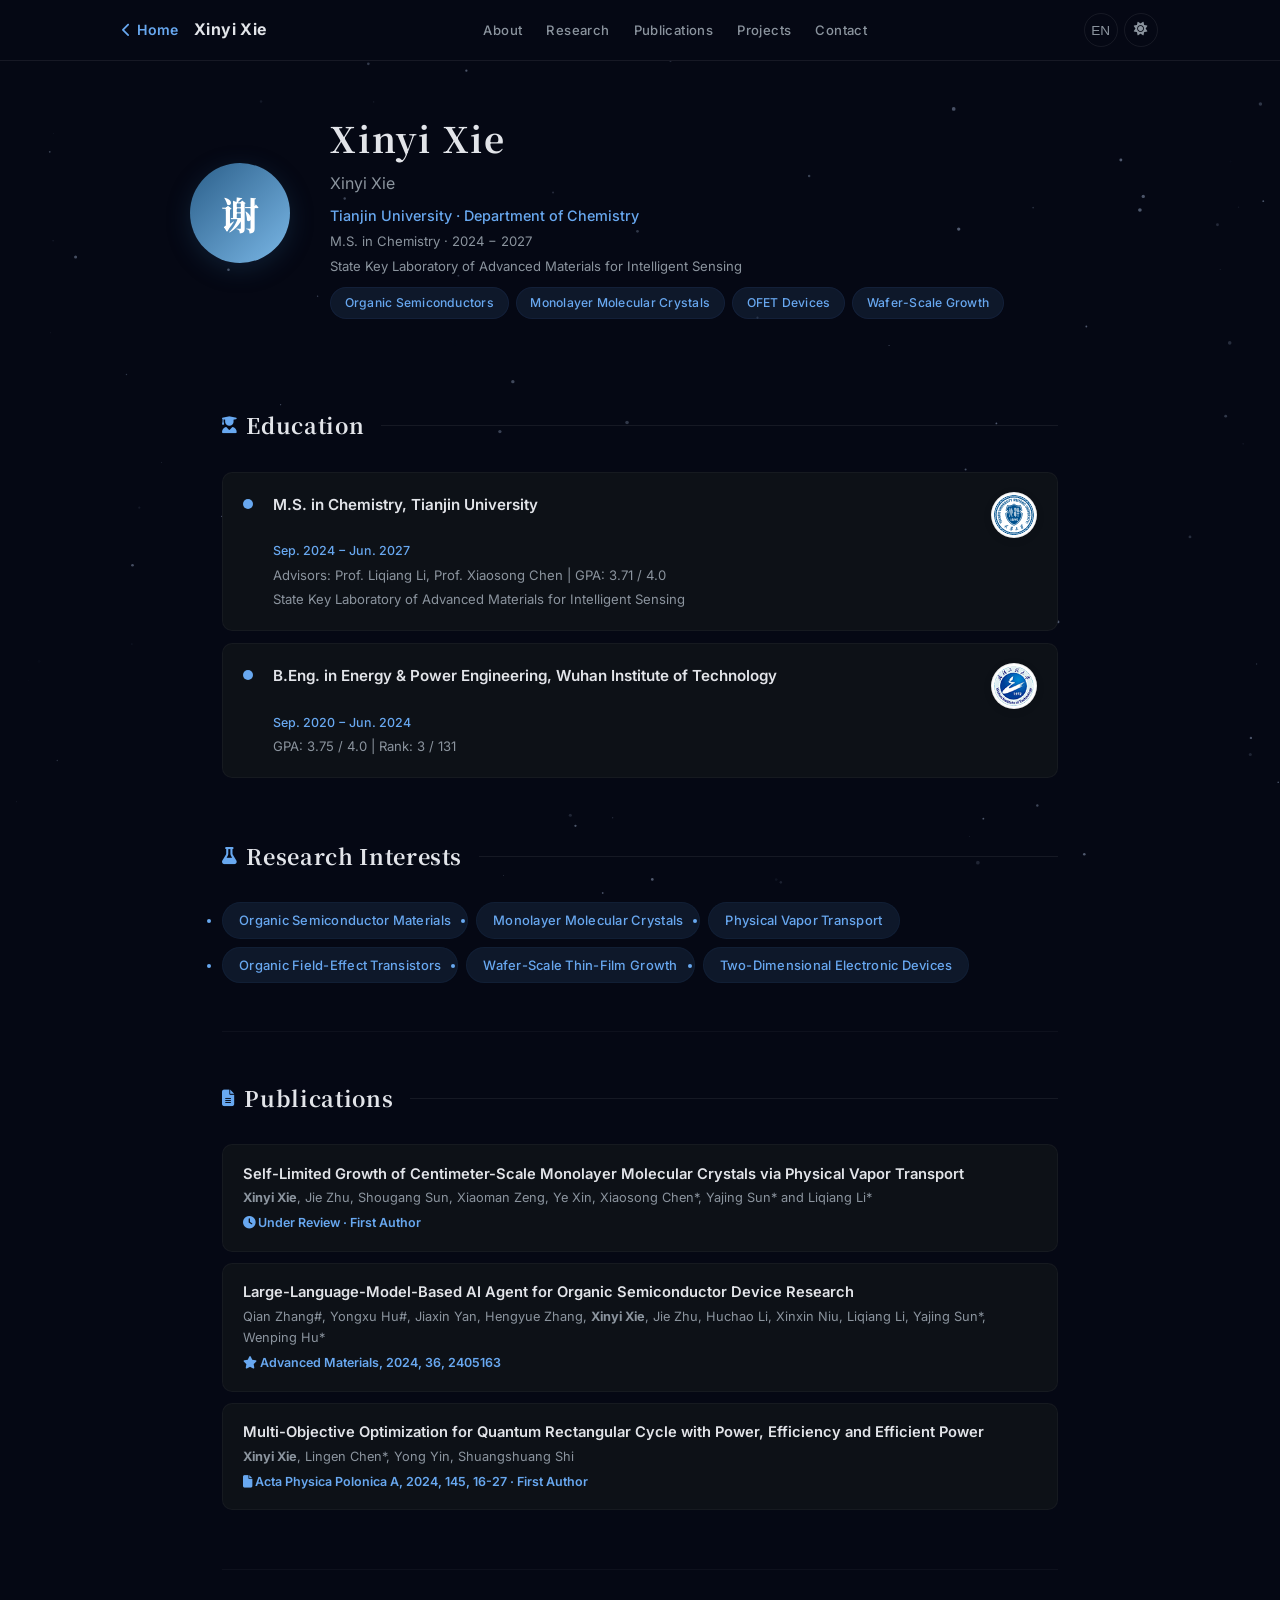
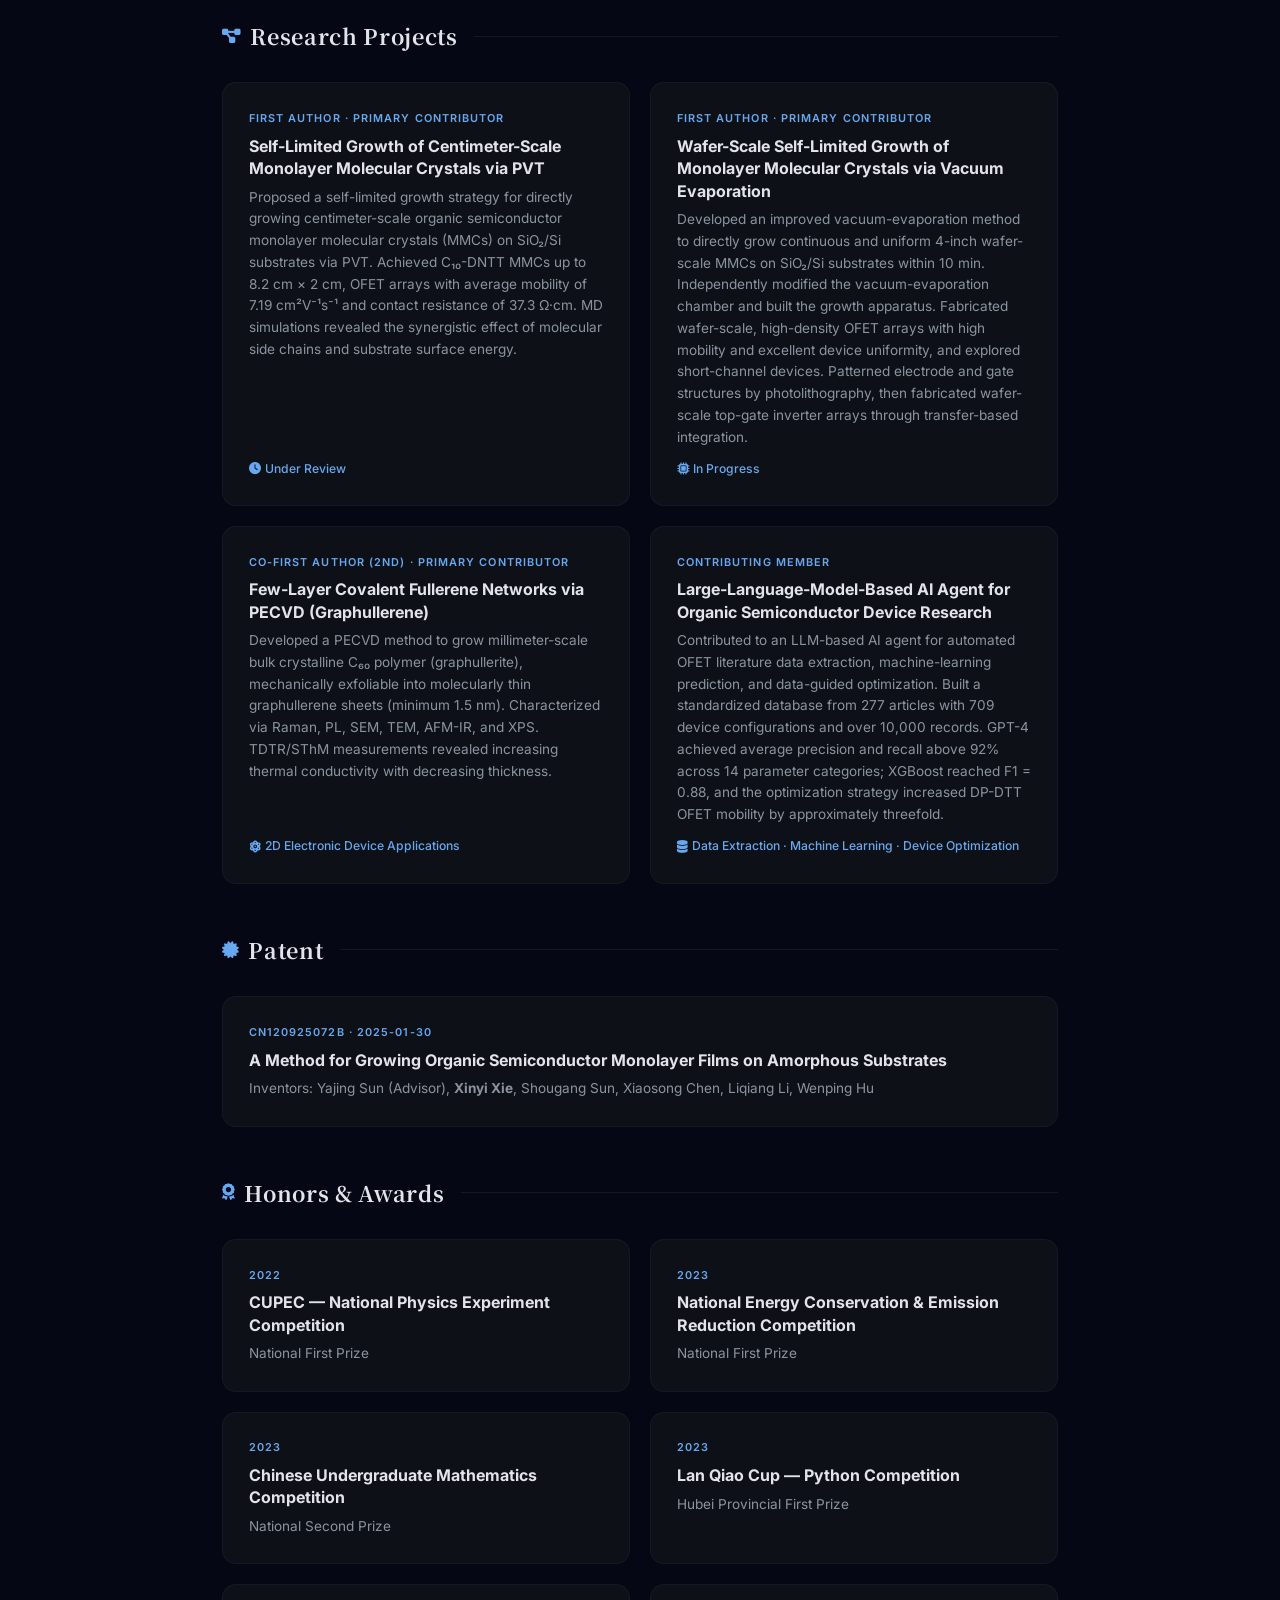
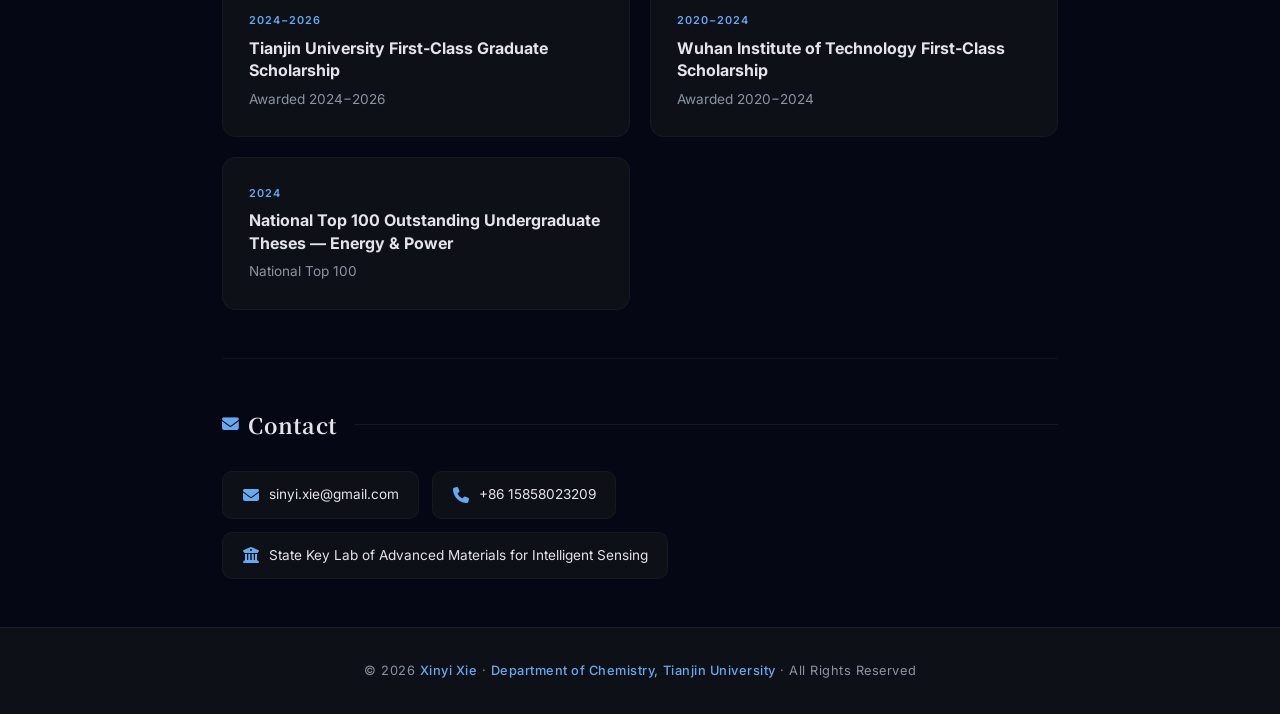
==== profile.html @ 8b13adaa "first commit" ====
<!DOCTYPE html>
<html lang="en" data-theme="dark">
<head>
<meta charset="UTF-8">
<meta name="viewport" content="width=device-width, initial-scale=1.0">
<title data-i18n="title">谢欣怡 — 学术主页</title>
<link rel="preconnect" href="https://fonts.googleapis.com">
<link rel="preconnect" href="https://fonts.gstatic.com" crossorigin>
<link href="https://fonts.googleapis.com/css2?family=Inter:wght@300;400;500;600;700&family=Noto+Serif+SC:wght@400;600;700&display=swap" rel="stylesheet">
<link rel="stylesheet" href="https://cdnjs.cloudflare.com/ajax/libs/font-awesome/6.4.0/css/all.min.css">
<style>
/* ===== CSS VARIABLES ===== */
:root {
  --bg: #f8f9fb; --bg-elevated: #ffffff;
  --text: #1a1a2e; --text-secondary: #4a5568;
  --accent: #3a6fb5; --accent-light: #e8f1fb;
  --border: rgba(0,0,0,0.06); --border-subtle: rgba(0,0,0,0.04);
  --shadow: 0 2px 16px rgba(0,0,0,0.04);
  --shadow-md: 0 4px 24px rgba(0,0,0,0.06);
  --radius: 14px; --radius-sm: 10px;
  --font-heading: 'Noto Serif SC', 'Inter', serif;
  --font-body: 'Inter', -apple-system, BlinkMacSystemFont, 'Segoe UI', 'PingFang SC', 'Microsoft YaHei', sans-serif;
  --transition: 0.3s cubic-bezier(0.25, 0.1, 0.25, 1);
}

[data-theme="dark"] {
  --bg: #050814; --bg-elevated: #0d1117;
  --text: #e2e4e9; --text-secondary: #8b949e;
  --accent: #68a8f0; --accent-light: rgba(104,168,240,0.10);
  --border: rgba(255,255,255,0.07); --border-subtle: rgba(255,255,255,0.04);
  --shadow: 0 2px 16px rgba(0,0,0,0.20);
  --shadow-md: 0 4px 24px rgba(0,0,0,0.30);
}

/* ===== RESET ===== */
*, *::before, *::after { box-sizing: border-box; margin: 0; padding: 0; }
html { scroll-behavior: smooth; font-size: 16px; -webkit-font-smoothing: antialiased; }
body {
  font-family: var(--font-body);
  background: var(--bg); color: var(--text);
  line-height: 1.7; overflow-x: hidden;
  padding-top: 60px;
  transition: background 0.5s, color 0.5s;
}

/* ===== STARRY CANVAS ===== */
#starfield {
  position: fixed; top: 0; left: 0;
  width: 100%; height: 100%;
  pointer-events: none; z-index: 0;
  opacity: 0.3;
}
[data-theme="dark"] #starfield { opacity: 0.65; }

/* ===== NAV ===== */
nav {
  position: fixed; top: 0; left: 0; right: 0;
  z-index: 1000;
  background: var(--bg);
  border-bottom: 1px solid var(--border);
  transition: background 0.5s, box-shadow 0.3s, border-color 0.5s;
}
nav.scrolled { box-shadow: var(--shadow); }
.nav-inner {
  max-width: 1100px; margin: 0 auto;
  padding: 0 2rem; display: flex;
  align-items: center; justify-content: space-between;
  height: 60px;
}
.nav-left { display: flex; align-items: center; gap: 1rem; }
.nav-back {
  font-weight: 600; font-size: 0.88rem;
  color: var(--accent); display: flex;
  align-items: center; gap: 0.35rem;
  text-decoration: none; transition: opacity 0.3s;
}
.nav-back:hover { opacity: 0.7; }
.nav-brand {
  font-weight: 700; font-size: 1rem;
  color: var(--text); letter-spacing: 0.03em;
}
.nav-links { display: flex; gap: 1.5rem; align-items: center; }
.nav-links a {
  font-size: 0.82rem; font-weight: 500;
  color: var(--text-secondary); letter-spacing: 0.03em;
  text-decoration: none; position: relative;
  transition: color var(--transition);
}
.nav-links a::after {
  content: ''; position: absolute;
  bottom: -4px; left: 0;
  width: 0; height: 1.5px;
  background: var(--accent); border-radius: 1px;
  transition: width var(--transition);
}
.nav-links a:hover { color: var(--accent); }
.nav-links a:hover::after { width: 100%; }

.nav-toggle { display: none; background: none; border: none;
  font-size: 1.25rem; color: var(--text); cursor: pointer; padding: 0.2rem; }

.nav-actions { display: flex; gap: 0.4rem; align-items: center; }
.nav-actions .ctrl-btn {
  width: 34px; height: 34px; border-radius: 50%;
  border: 1px solid var(--border);
  background: transparent; color: var(--text-secondary);
  font-size: 0.85rem; cursor: pointer;
  display: flex; align-items: center; justify-content: center;
  transition: all var(--transition);
}
.nav-actions .ctrl-btn:hover { color: var(--accent); border-color: var(--accent); }

/* ===== HERO ===== */
.hero {
  position: relative; z-index: 1;
  padding: 3rem 2rem 2.5rem;
}
.hero-inner {
  max-width: 900px; margin: 0 auto;
  display: flex; align-items: center; gap: 2.5rem;
}
.hero-avatar {
  width: 100px; height: 100px; min-width: 100px;
  border-radius: 50%;
  display: flex; align-items: center; justify-content: center;
  font-size: 2.4rem; font-weight: 700; color: #fff;
  font-family: var(--font-heading);
  background: linear-gradient(135deg, #2b5f8a, #7ab7e6);
  box-shadow: 0 6px 24px rgba(43,95,138,0.25);
}
.hero-text h1 {
  font-size: 2.2rem; font-weight: 700;
  color: var(--text); letter-spacing: 0.05em;
  margin-bottom: 0.15rem;
  font-family: var(--font-heading);
}
.hero-text .en-name { font-size: 1rem; color: var(--text-secondary); margin-bottom: 0.4rem; }
.hero-text .inst { font-size: 0.9rem; color: var(--accent); font-weight: 500; }
.hero-text .inst-sub { font-size: 0.82rem; color: var(--text-secondary); margin-top:0.1rem; }

.keywords { display: flex; flex-wrap: wrap; gap: 0.45rem; margin-top: 0.65rem; }
.keywords span {
  font-size: 0.76rem; padding: 0.28rem 0.85rem;
  background: var(--accent-light); color: var(--accent);
  border-radius: 20px; font-weight: 500;
  letter-spacing: 0.02em;
  border: 1px solid rgba(58,111,181,0.10);
}

/* ===== SECTIONS ===== */
.section { max-width: 900px; margin: 0 auto; padding: 3rem 2rem; position: relative; z-index: 1; }
.section-title {
  font-size: 1.35rem; font-weight: 700; color: var(--text);
  margin-bottom: 1.75rem; display: flex; align-items: center;
  gap: 0.55rem; letter-spacing: 0.03em;
  font-family: var(--font-heading);
}
.section-title::after {
  content: ''; flex: 1; height: 1px;
  background: var(--border); margin-left: 0.5rem;
}
.section-title i { color: var(--accent); font-size: 1.05rem; }

/* ===== TIMELINE ===== */
.timeline { position: relative; }
.timeline-item {
  display: flex; gap: 1.25rem;
  padding: 1.2rem 1.25rem;
  margin-bottom: 0.75rem;
  background: var(--bg-elevated);
  border: 1px solid var(--border-subtle);
  border-radius: var(--radius-sm);
  transition: border-color var(--transition);
}
.timeline-item:hover { border-color: var(--border); }
.timeline-dot {
  width: 10px; height: 10px; min-width: 10px;
  border-radius: 50%; background: var(--accent);
  margin-top: 0.45rem;
}
.timeline-content { flex: 1; min-width: 0; }
.education-title {
  display: flex; align-items: flex-start; justify-content: space-between;
  gap: 1rem;
}
.timeline-school-logo {
  width: 46px; height: 46px; min-width: 46px; padding: 2px;
  object-fit: contain; background: #fff;
  border: 1px solid rgba(0,0,0,0.07); border-radius: 50%;
  box-shadow: 0 2px 10px rgba(0,0,0,0.08);
}
.timeline-school-logo--wide { object-fit: cover; object-position: left center; }
.timeline-content h4 { font-size: 0.95rem; font-weight: 600; color: var(--text); }
.timeline-content .tl-date { font-size: 0.78rem; color: var(--accent); font-weight: 500; margin: 0.15rem 0; }
.timeline-content .tl-detail { font-size: 0.82rem; color: var(--text-secondary); }

/* ===== TAG LIST ===== */
.tag-list { display: flex; flex-wrap: wrap; gap: 0.5rem; }
.tag-list li {
  font-size: 0.81rem; padding: 0.38rem 1rem;
  background: var(--accent-light); color: var(--accent);
  border-radius: 20px; font-weight: 500;
  letter-spacing: 0.02em;
  border: 1px solid rgba(58,111,181,0.08);
}

/* ===== PUBS ===== */
.pub-item {
  padding: 1.1rem 1.25rem;
  border: 1px solid var(--border-subtle);
  background: var(--bg-elevated);
  border-radius: var(--radius-sm);
  margin-bottom: 0.65rem;
  transition: border-color var(--transition);
}
.pub-item:hover { border-color: var(--border); }
.pub-item h3 { font-size: 0.92rem; font-weight: 600; color: var(--text); line-height: 1.5; }
.pub-authors { font-size: 0.8rem; color: var(--text-secondary); margin-top: 0.15rem; }
.pub-venue { font-size: 0.78rem; color: var(--accent); font-weight: 600; margin-top: 0.2rem; }

/* ===== CARDS GRID ===== */
.cards {
  display: grid;
  grid-template-columns: repeat(auto-fill, minmax(320px, 1fr));
  gap: 1.25rem;
}
.card {
  background: var(--bg-elevated);
  border: 1px solid var(--border-subtle);
  border-radius: var(--radius);
  padding: 1.6rem;
  transition: all var(--transition);
  display: flex; flex-direction: column;
}
.card:hover {
  border-color: var(--border);
  box-shadow: var(--shadow-md);
}
.card-tag {
  font-size: 0.68rem; text-transform: uppercase;
  letter-spacing: 0.1em; color: var(--accent);
  font-weight: 600; margin-bottom: 0.45rem;
}
.card h3 { font-size: 1rem; font-weight: 700; color: var(--text); margin-bottom: 0.45rem; line-height: 1.4; }
.card p { font-size: 0.85rem; color: var(--text-secondary); line-height: 1.6; flex: 1; }
.card-meta {
  font-size: 0.76rem; color: var(--accent); font-weight: 500;
  margin-top: 0.65rem; display: flex; align-items: center; gap: 0.3rem;
}

/* ===== CONTACT ===== */
.contact-list { display: flex; flex-wrap: wrap; gap: 0.8rem; }
.contact-item {
  display: flex; align-items: center; gap: 0.55rem;
  padding: 0.7rem 1.2rem;
  background: var(--bg-elevated);
  border: 1px solid var(--border-subtle);
  border-radius: var(--radius-sm);
  font-size: 0.85rem; color: var(--text);
  text-decoration: none;
  transition: all var(--transition);
}
.contact-item:hover { border-color: var(--accent); }
.contact-item i { color: var(--accent); font-size: 1rem; width: 18px; text-align: center; }

/* ===== DIVIDER ===== */
.divider { max-width: 900px; margin: 0 auto; padding: 0 2rem; position: relative; z-index: 1; }
.divider hr { border: none; border-top: 1px solid var(--border-subtle); }

/* ===== FOOTER ===== */
footer {
  background: var(--bg-elevated); border-top: 1px solid var(--border);
  text-align: center; padding: 2rem;
  font-size: 0.8rem; color: var(--text-secondary);
  letter-spacing: 0.04em; position: relative; z-index: 1;
}
footer span { color: var(--accent); font-weight: 500; }

/* ===== FADE-IN ===== */
.reveal {
  opacity: 0; transform: translateY(20px);
  transition: opacity 0.7s ease, transform 0.7s ease;
}
.reveal.visible { opacity: 1; transform: translateY(0); }

/* ===== BACK TO TOP ===== */
.back-top {
  position: fixed; bottom: 1.5rem; right: 1.5rem; z-index: 99;
  width: 40px; height: 40px; border-radius: 50%;
  border: 1px solid var(--border);
  background: var(--bg-elevated);
  color: var(--text-secondary);
  font-size: 1rem; cursor: pointer;
  display: none; align-items: center; justify-content: center;
  transition: all var(--transition);
  box-shadow: var(--shadow);
}
.back-top.show { display: flex; }
.back-top:hover { color: var(--accent); border-color: var(--accent); }

/* ===== RESPONSIVE ===== */
@media (max-width: 768px) {
  .nav-links, .nav-ctrls { display: none; }
  .nav-actions { display: flex; }
  .nav-links.open {
    display: flex; flex-direction: column;
    position: absolute; top: 60px; left: 0; right: 0;
    background: var(--bg); padding: 1.25rem 2rem;
    gap: 0.85rem; border-bottom: 1px solid var(--border);
  }
  .nav-links.open .nav-ctrls { display: flex; margin-left: 0; margin-top: 0.25rem; }
  .nav-toggle { display: block; }

  .hero-inner { flex-direction: column; text-align: center; gap: 1.25rem; }
  .hero-text h1 { font-size: 1.7rem; }
  .keywords { justify-content: center; }

  .cards { grid-template-columns: 1fr; }
  .section { padding: 2.5rem 1.25rem; }
  .hero { padding: 2.5rem 1.25rem 2rem; }
  .contact-list { flex-direction: column; }
}
@media (max-width: 400px) {
  .hero-avatar { width: 80px; height: 80px; min-width: 80px; font-size: 2rem; }
  .hero-text h1 { font-size: 1.45rem; }
  .section-title { font-size: 1.15rem; }
  .timeline-school-logo { width: 40px; height: 40px; min-width: 40px; }
}
</style>
</head>
<body>

<canvas id="starfield"></canvas>

<!-- NAV -->
<nav id="navbar">
  <div class="nav-inner">
    <div class="nav-left">
      <a href="index.html" class="nav-back"><i class="fa-solid fa-chevron-left"></i> <span data-i18n="nav_back">主页</span></a>
      <span class="nav-brand">Xinyi Xie</span>
    </div>
    <div class="nav-links" id="navLinks">
      <a href="#about" data-i18n="nav_about">关于</a>
      <a href="#research" data-i18n="nav_research">研究方向</a>
      <a href="#pub" data-i18n="nav_pub">论文发表</a>
      <a href="#projects" data-i18n="nav_projects">研究项目</a>
      <a href="#contact" data-i18n="nav_contact">联系方式</a>
    </div>
    <div class="nav-actions">
      <button class="ctrl-btn" id="langToggle" title="Switch Language"><span id="langIcon">中</span></button>
      <button class="ctrl-btn" id="themeToggle" title="Switch Theme"><i class="fa-solid fa-moon" id="themeIcon"></i></button>
    </div>
    <button class="nav-toggle" onclick="toggleNav()" aria-label="Menu"><i class="fa-solid fa-bars"></i></button>
  </div>
</nav>

<!-- HERO -->
<section class="hero">
  <div class="hero-inner reveal">
    <div class="hero-avatar">谢</div>
    <div class="hero-text">
      <h1 data-i18n="hero_name">谢&nbsp;欣&nbsp;怡</h1>
      <p class="en-name">Xinyi Xie</p>
      <p class="inst" data-i18n="hero_inst">天津大学 · 理学院化学系</p>
      <p class="inst-sub" data-i18n="hero_degree">硕士研究生 · 化学 · 2024 − 2027</p>
      <p class="inst-sub" data-i18n="hero_lab" style="margin-top:0.15rem;">智能传感材料国家重点实验室</p>
      <div class="keywords">
        <span data-i18n="kw1">有机半导体</span><span data-i18n="kw2">单分子层晶体</span><span data-i18n="kw3">OFET 器件</span><span data-i18n="kw4">晶圆级生长</span>
      </div>
    </div>
  </div>
</section>

<!-- ABOUT -->
<section class="section" id="about">
  <h2 class="section-title reveal"><i class="fa-solid fa-user-graduate"></i> <span data-i18n="sec_about">教育背景</span></h2>
  <div class="reveal">
    <div class="timeline">
      <div class="timeline-item">
        <div class="timeline-dot"></div>
        <div class="timeline-content">
          <div class="education-title">
            <h4 data-i18n="edu1_title">天津大学 · 化学 硕士</h4>
            <img class="timeline-school-logo" src="assets/universities/tianjin-university.svg" alt="天津大学校徽" loading="lazy" decoding="async">
          </div>
          <p class="tl-date" data-i18n="edu1_date">2024 年 9 月 − 2027 年 6 月</p>
          <p class="tl-detail" data-i18n="edu1_detail">导师：李立强 教授、陈小松 教授 | GPA: 3.71 / 4.0</p>
          <p class="tl-detail" data-i18n="edu1_lab" style="margin-top:0.15rem;">智能传感材料国家重点实验室</p>
        </div>
      </div>
      <div class="timeline-item">
        <div class="timeline-dot"></div>
        <div class="timeline-content">
          <div class="education-title">
            <h4 data-i18n="edu2_title">武汉工程大学 · 能源与动力工程 学士</h4>
            <img class="timeline-school-logo timeline-school-logo--wide" src="assets/universities/wuhan-institute-of-technology.png" alt="武汉工程大学校徽" loading="lazy" decoding="async">
          </div>
          <p class="tl-date" data-i18n="edu2_date">2020 年 9 月 − 2024 年 6 月</p>
          <p class="tl-detail" data-i18n="edu2_detail">GPA: 3.75 / 4.0 | 排名: 3 / 131</p>
        </div>
      </div>
    </div>
  </div>
</section>

<!-- RESEARCH -->
<section class="section" id="research" style="padding-top:0;">
  <h2 class="section-title reveal"><i class="fa-solid fa-flask"></i> <span data-i18n="sec_research">研究方向</span></h2>
  <div class="reveal">
    <ul class="tag-list">
      <li data-i18n="r1">有机半导体材料</li>
      <li data-i18n="r2">单分子层分子晶体 (MMC)</li>
      <li data-i18n="r3">物理气相传输 (PVT)</li>
      <li data-i18n="r4">有机场效应晶体管 (OFET)</li>
      <li data-i18n="r5">晶圆级薄膜生长</li>
      <li data-i18n="r6">二维电子器件</li>
    </ul>
  </div>
</section>

<div class="divider"><hr></div>

<!-- PUBLICATIONS -->
<section class="section" id="pub">
  <h2 class="section-title reveal"><i class="fa-solid fa-file-lines"></i> <span data-i18n="sec_pub">论文发表</span></h2>
  <div class="reveal">
    <div class="pub-item">
      <h3>Self-Limited Growth of Centimeter-Scale Monolayer Molecular Crystals via Physical Vapor Transport</h3>
      <p class="pub-authors"><strong>Xinyi Xie</strong>, Jie Zhu, Shougang Sun, Xiaoman Zeng, Ye Xin, Xiaosong Chen*, Yajing Sun* and Liqiang Li*</p>
      <p class="pub-venue"><i class="fa-solid fa-clock"></i> <span data-i18n="pub1_venue">审稿中 (Under Review) · 第一作者</span></p>
    </div>
    <div class="pub-item">
      <h3>Large-Language-Model-Based AI Agent for Organic Semiconductor Device Research</h3>
      <p class="pub-authors">Qian Zhang#, Yongxu Hu#, Jiaxin Yan, Hengyue Zhang, <strong>Xinyi Xie</strong>, Jie Zhu, Huchao Li, Xinxin Niu, Liqiang Li, Yajing Sun*, Wenping Hu*</p>
      <p class="pub-venue"><i class="fa-solid fa-star"></i> Advanced Materials, 2024, 36, 2405163</p>
    </div>
    <div class="pub-item">
      <h3>Multi-Objective Optimization for Quantum Rectangular Cycle with Power, Efficiency and Efficient Power</h3>
      <p class="pub-authors"><strong>Xinyi Xie</strong>, Lingen Chen*, Yong Yin, Shuangshuang Shi</p>
      <p class="pub-venue"><i class="fa-solid fa-file"></i> <span data-i18n="pub3_venue">Acta Physica Polonica A, 2024, 145, 16-27 · 第一作者</span></p>
    </div>
  </div>
</section>

<div class="divider"><hr></div>

<!-- PROJECTS -->
<section class="section" id="projects">
  <h2 class="section-title reveal"><i class="fa-solid fa-diagram-project"></i> <span data-i18n="sec_projects">研究项目</span></h2>
  <div class="cards">
    <div class="card reveal">
      <span class="card-tag" data-i18n="proj1_tag">第一作者 · 主要贡献者</span>
      <h3 data-i18n="proj1_title">PVT 法厘米级单层分子晶体自限生长</h3>
      <p data-i18n="proj1_desc">提出自限生长策略，通过 PVT 在 SiO₂/Si 衬底上直接生长厘米级有机半导体单层分子晶体 (MMC)。引入氢气调控生长压力，C₁₀-DNTT MMC 尺寸达 8.2 cm × 2 cm，OFET 阵列平均迁移率 7.19 cm²V⁻¹s⁻¹，接触电阻 37.3 Ω·cm。MD 模拟揭示侧链与表面能协同机制，实现图案化阵列与异质结生长。</p>
      <div class="card-meta"><i class="fa-solid fa-clock"></i> <span data-i18n="proj1_meta">审稿中</span></div>
    </div>
    <div class="card reveal">
      <span class="card-tag" data-i18n="proj2_tag">第一作者 · 主要贡献者</span>
      <h3 data-i18n="proj2_title">真空蒸镀法晶圆级单层分子晶体生长</h3>
      <p data-i18n="proj2_desc">开发改进型真空蒸镀法，10 分钟内在 SiO₂/Si 衬底上直接生长连续均匀的 4 英寸晶圆级 MMC，突破非晶衬底上晶圆级 MMC 生长瓶颈。独立完成蒸镀腔体改造与装置搭建，制备兼具高迁移率与优异均匀性的晶圆级高密度 OFET 阵列，并探索短沟道器件；通过光刻图案化电极与栅极结构，采用转移集成制备晶圆级顶栅反相器阵列。</p>
      <div class="card-meta"><i class="fa-solid fa-microchip"></i> <span data-i18n="proj2_meta">研究进行中</span></div>
    </div>
    <div class="card reveal">
      <span class="card-tag" data-i18n="proj3_tag">共同第一作者 (排名第二) · 主要贡献者</span>
      <h3 data-i18n="proj3_title">PECVD 法共价富勒烯网络 (Graphullerene)</h3>
      <p data-i18n="proj3_desc">开发 PECVD 法生长毫米级体晶 C₆₀ 聚合物 (graphullerite)，可机械剥离至分子级薄层 graphullerene（最薄 1.5 nm）。通过 Raman、PL、SEM、TEM、AFM-IR、XPS 系统表征，TDTR/SThM 测量揭示热导率随厚度减小而增大、体晶与少层间高达十倍差异。</p>
      <div class="card-meta"><i class="fa-solid fa-atom"></i> <span data-i18n="proj3_meta">二维电子器件应用</span></div>
    </div>
    <div class="card reveal">
      <span class="card-tag" data-i18n="proj4_tag">参与成员</span>
      <h3 data-i18n="proj4_title">基于大语言模型的有机半导体器件研究 AI Agent</h3>
      <p data-i18n="proj4_desc">参与开发基于大语言模型的有机半导体器件研究 AI Agent，实现 OFET 文献数据自动抽取、机器学习预测与数据驱动优化。基于 277 篇论文构建含 709 种器件配置、超过 10,000 条记录的标准化数据库；GPT-4 在 14 类参数上的平均精确率与召回率均超过 92%，XGBoost 分类器 F1 = 0.88，并通过优化策略将 DP-DTT OFET 迁移率提升约 3 倍。</p>
      <div class="card-meta"><i class="fa-solid fa-database"></i> <span data-i18n="proj4_meta">数据抽取 · 机器学习 · 器件优化</span></div>
    </div>
  </div>
</section>

<!-- PATENT -->
<section class="section" style="padding-top:0;">
  <h2 class="section-title reveal"><i class="fa-solid fa-certificate"></i> <span data-i18n="sec_patent">发明专利</span></h2>
  <div class="reveal">
    <div class="card">
      <span class="card-tag">CN120925072B · 2025-01-30</span>
      <h3 data-i18n="patent_title">一种在非晶衬底上生长有机半导体单层薄膜的方法</h3>
      <p data-i18n="patent_desc">发明人：孙雅静 (导师)、<strong>谢欣怡</strong>、孙守刚、陈小松、李立强、胡文平</p>
    </div>
  </div>
</section>

<!-- AWARDS -->
<section class="section" style="padding-top:0;">
  <h2 class="section-title reveal"><i class="fa-solid fa-award"></i> <span data-i18n="sec_awards">荣誉奖项</span></h2>
  <div class="cards reveal">
    <div class="card"><span class="card-tag">2022</span><h3 data-i18n="aw1_title">全国大学生物理实验竞赛</h3><p data-i18n="aw1_desc">国家级一等奖 (CUPEC)</p></div>
    <div class="card"><span class="card-tag">2023</span><h3 data-i18n="aw2_title">全国大学生节能减排竞赛</h3><p data-i18n="aw2_desc">国家级一等奖</p></div>
    <div class="card"><span class="card-tag">2023</span><h3 data-i18n="aw3_title">全国大学生数学竞赛</h3><p data-i18n="aw3_desc">国家级二等奖</p></div>
    <div class="card"><span class="card-tag">2023</span><h3 data-i18n="aw4_title">蓝桥杯 Python 竞赛</h3><p data-i18n="aw4_desc">湖北省一等奖</p></div>
    <div class="card"><span class="card-tag">2024−2026</span><h3 data-i18n="aw5_title">天津大学一等研究生奖学金</h3><p data-i18n="aw5_desc">连续三年获得</p></div>
    <div class="card"><span class="card-tag">2020−2024</span><h3 data-i18n="aw6_title">武汉工程大学一等奖学金</h3><p data-i18n="aw6_desc">连续四年获得</p></div>
    <div class="card"><span class="card-tag">2024</span><h3 data-i18n="aw7_title">全国能源动力类百篇优秀本科毕业论文</h3><p data-i18n="aw7_desc">全国百优毕业设计</p></div>
  </div>
</section>

<div class="divider"><hr></div>

<!-- CONTACT -->
<section class="section" id="contact">
  <h2 class="section-title reveal"><i class="fa-solid fa-envelope"></i> <span data-i18n="sec_contact">联系方式</span></h2>
  <div class="contact-list reveal">
    <a href="mailto:sinyi.xie@gmail.com" class="contact-item">
      <i class="fa-solid fa-envelope"></i> sinyi.xie@gmail.com
    </a>
    <span class="contact-item">
      <i class="fa-solid fa-phone"></i> +86 15858023209
    </span>
    <span class="contact-item">
      <i class="fa-solid fa-building-columns"></i> <span data-i18n="contact_lab">智能传感材料国家重点实验室</span>
    </span>
  </div>
</section>

<footer>
  <p>© 2026 <span>Xinyi Xie</span> · <span data-i18n="footer_inst">天津大学理学院</span> · All Rights Reserved</p>
</footer>

<button class="back-top" id="backTop" onclick="window.scrollTo({top:0,behavior:'smooth'})" title="Back to top">
  <i class="fa-solid fa-chevron-up"></i>
</button>

<script>
// ===== I18N =====
const i18n = {
  zh: {
    title:'谢欣怡 — 学术主页', nav_back:'主页', nav_about:'关于', nav_research:'研究方向',
    nav_pub:'论文发表', nav_projects:'研究项目', nav_contact:'联系方式',
    hero_name:'谢&nbsp;欣&nbsp;怡', hero_inst:'天津大学 · 理学院化学系',
    hero_degree:'硕士研究生 · 化学 · 2024 − 2027',
    hero_lab:'智能传感材料国家重点实验室',
    kw1:'有机半导体',kw2:'单分子层晶体',kw3:'OFET 器件',kw4:'晶圆级生长',
    sec_about:'教育背景', edu1_title:'天津大学 · 化学 硕士',
    edu1_date:'2024 年 9 月 − 2027 年 6 月',
    edu1_detail:'导师：李立强 教授、陈小松 教授 | GPA: 3.71 / 4.0',
    edu1_lab:'智能传感材料国家重点实验室',
    edu2_title:'武汉工程大学 · 能源与动力工程 学士',
    edu2_date:'2020 年 9 月 − 2024 年 6 月',
    edu2_detail:'GPA: 3.75 / 4.0 | 排名: 3 / 131',
    sec_research:'研究方向', r1:'有机半导体材料',r2:'单分子层分子晶体 (MMC)',
    r3:'物理气相传输 (PVT)',r4:'有机场效应晶体管 (OFET)',
    r5:'晶圆级薄膜生长',r6:'二维电子器件',
    sec_pub:'论文发表', pub1_venue:'审稿中 (Under Review) · 第一作者',
    pub3_venue:'Acta Physica Polonica A, 2024, 145, 16-27 · 第一作者',
    sec_projects:'研究项目',
    proj1_tag:'第一作者 · 主要贡献者', proj1_title:'PVT 法厘米级单层分子晶体自限生长',
    proj1_desc:'提出自限生长策略，通过 PVT 在 SiO₂/Si 衬底上直接生长厘米级有机半导体单层分子晶体 (MMC)。引入氢气调控生长压力，C₁₀-DNTT MMC 尺寸达 8.2 cm × 2 cm，OFET 阵列平均迁移率 7.19 cm²V⁻¹s⁻¹，接触电阻 37.3 Ω·cm。MD 模拟揭示侧链与表面能协同机制，实现图案化阵列与异质结生长。',
    proj1_meta:'审稿中',
    proj2_tag:'第一作者 · 主要贡献者', proj2_title:'真空蒸镀法晶圆级单层分子晶体生长',
    proj2_desc:'开发改进型真空蒸镀法，10 分钟内在 SiO₂/Si 衬底上直接生长连续均匀的 4 英寸晶圆级 MMC，突破非晶衬底上晶圆级 MMC 生长瓶颈。独立完成蒸镀腔体改造与装置搭建，制备兼具高迁移率与优异均匀性的晶圆级高密度 OFET 阵列，并探索短沟道器件；通过光刻图案化电极与栅极结构，采用转移集成制备晶圆级顶栅反相器阵列。',
    proj2_meta:'研究进行中',
    proj3_tag:'共同第一作者 (排名第二) · 主要贡献者', proj3_title:'PECVD 法共价富勒烯网络 (Graphullerene)',
    proj3_desc:'开发 PECVD 法生长毫米级体晶 C₆₀ 聚合物 (graphullerite)，可机械剥离至分子级薄层 graphullerene（最薄 1.5 nm）。通过 Raman、PL、SEM、TEM、AFM-IR、XPS 系统表征，TDTR/SThM 测量揭示热导率随厚度减小而增大、体晶与少层间高达十倍差异。',
    proj3_meta:'二维电子器件应用',
    proj4_tag:'参与成员', proj4_title:'基于大语言模型的有机半导体器件研究 AI Agent',
    proj4_desc:'参与开发基于大语言模型的有机半导体器件研究 AI Agent，实现 OFET 文献数据自动抽取、机器学习预测与数据驱动优化。基于 277 篇论文构建含 709 种器件配置、超过 10,000 条记录的标准化数据库；GPT-4 在 14 类参数上的平均精确率与召回率均超过 92%，XGBoost 分类器 F1 = 0.88，并通过优化策略将 DP-DTT OFET 迁移率提升约 3 倍。',
    proj4_meta:'数据抽取 · 机器学习 · 器件优化',
    sec_patent:'发明专利', patent_title:'一种在非晶衬底上生长有机半导体单层薄膜的方法',
    patent_desc:'发明人：孙雅静 (导师)、<strong>谢欣怡</strong>、孙守刚、陈小松、李立强、胡文平',
    sec_awards:'荣誉奖项',
    aw1_title:'全国大学生物理实验竞赛', aw1_desc:'国家级一等奖 (CUPEC)',
    aw2_title:'全国大学生节能减排竞赛', aw2_desc:'国家级一等奖',
    aw3_title:'全国大学生数学竞赛', aw3_desc:'国家级二等奖',
    aw4_title:'蓝桥杯 Python 竞赛', aw4_desc:'湖北省一等奖',
    aw5_title:'天津大学一等研究生奖学金', aw5_desc:'连续三年获得',
    aw6_title:'武汉工程大学一等奖学金', aw6_desc:'连续四年获得',
    aw7_title:'全国能源动力类百篇优秀本科毕业论文', aw7_desc:'全国百优毕业设计',
    sec_contact:'联系方式', contact_lab:'智能传感材料国家重点实验室',
    footer_inst:'天津大学理学院'
  },
  en: {
    title:'Xinyi Xie — Academic Homepage', nav_back:'Home', nav_about:'About',
    nav_research:'Research', nav_pub:'Publications', nav_projects:'Projects', nav_contact:'Contact',
    hero_name:'Xinyi Xie', hero_inst:'Tianjin University · Department of Chemistry',
    hero_degree:'M.S. in Chemistry · 2024 − 2027',
    hero_lab:'State Key Laboratory of Advanced Materials for Intelligent Sensing',
    kw1:'Organic Semiconductors',kw2:'Monolayer Molecular Crystals',kw3:'OFET Devices',kw4:'Wafer-Scale Growth',
    sec_about:'Education', edu1_title:'M.S. in Chemistry, Tianjin University',
    edu1_date:'Sep. 2024 − Jun. 2027',
    edu1_detail:'Advisors: Prof. Liqiang Li, Prof. Xiaosong Chen | GPA: 3.71 / 4.0',
    edu1_lab:'State Key Laboratory of Advanced Materials for Intelligent Sensing',
    edu2_title:'B.Eng. in Energy & Power Engineering, Wuhan Institute of Technology',
    edu2_date:'Sep. 2020 − Jun. 2024', edu2_detail:'GPA: 3.75 / 4.0 | Rank: 3 / 131',
    sec_research:'Research Interests', r1:'Organic Semiconductor Materials',r2:'Monolayer Molecular Crystals',
    r3:'Physical Vapor Transport',r4:'Organic Field-Effect Transistors',
    r5:'Wafer-Scale Thin-Film Growth',r6:'Two-Dimensional Electronic Devices',
    sec_pub:'Publications', pub1_venue:'Under Review · First Author',
    pub3_venue:'Acta Physica Polonica A, 2024, 145, 16-27 · First Author',
    sec_projects:'Research Projects',
    proj1_tag:'First Author · Primary Contributor', proj1_title:'Self-Limited Growth of Centimeter-Scale Monolayer Molecular Crystals via PVT',
    proj1_desc:'Proposed a self-limited growth strategy for directly growing centimeter-scale organic semiconductor monolayer molecular crystals (MMCs) on SiO₂/Si substrates via PVT. Achieved C₁₀-DNTT MMCs up to 8.2 cm × 2 cm, OFET arrays with average mobility of 7.19 cm²V⁻¹s⁻¹ and contact resistance of 37.3 Ω·cm. MD simulations revealed the synergistic effect of molecular side chains and substrate surface energy.',
    proj1_meta:'Under Review',
    proj2_tag:'First Author · Primary Contributor', proj2_title:'Wafer-Scale Self-Limited Growth of Monolayer Molecular Crystals via Vacuum Evaporation',
    proj2_desc:'Developed an improved vacuum-evaporation method to directly grow continuous and uniform 4-inch wafer-scale MMCs on SiO₂/Si substrates within 10 min. Independently modified the vacuum-evaporation chamber and built the growth apparatus. Fabricated wafer-scale, high-density OFET arrays with high mobility and excellent device uniformity, and explored short-channel devices. Patterned electrode and gate structures by photolithography, then fabricated wafer-scale top-gate inverter arrays through transfer-based integration.',
    proj2_meta:'In Progress',
    proj3_tag:'Co-first Author (2nd) · Primary Contributor', proj3_title:'Few-Layer Covalent Fullerene Networks via PECVD (Graphullerene)',
    proj3_desc:'Developed a PECVD method to grow millimeter-scale bulk crystalline C₆₀ polymer (graphullerite), mechanically exfoliable into molecularly thin graphullerene sheets (minimum 1.5 nm). Characterized via Raman, PL, SEM, TEM, AFM-IR, and XPS. TDTR/SThM measurements revealed increasing thermal conductivity with decreasing thickness.',
    proj3_meta:'2D Electronic Device Applications',
    proj4_tag:'Contributing Member', proj4_title:'Large-Language-Model-Based AI Agent for Organic Semiconductor Device Research',
    proj4_desc:'Contributed to an LLM-based AI agent for automated OFET literature data extraction, machine-learning prediction, and data-guided optimization. Built a standardized database from 277 articles with 709 device configurations and over 10,000 records. GPT-4 achieved average precision and recall above 92% across 14 parameter categories; XGBoost reached F1 = 0.88, and the optimization strategy increased DP-DTT OFET mobility by approximately threefold.',
    proj4_meta:'Data Extraction · Machine Learning · Device Optimization',
    sec_patent:'Patent', patent_title:'A Method for Growing Organic Semiconductor Monolayer Films on Amorphous Substrates',
    patent_desc:'Inventors: Yajing Sun (Advisor), <strong>Xinyi Xie</strong>, Shougang Sun, Xiaosong Chen, Liqiang Li, Wenping Hu',
    sec_awards:'Honors & Awards',
    aw1_title:'CUPEC — National Physics Experiment Competition', aw1_desc:'National First Prize',
    aw2_title:'National Energy Conservation & Emission Reduction Competition', aw2_desc:'National First Prize',
    aw3_title:'Chinese Undergraduate Mathematics Competition', aw3_desc:'National Second Prize',
    aw4_title:'Lan Qiao Cup — Python Competition', aw4_desc:'Hubei Provincial First Prize',
    aw5_title:'Tianjin University First-Class Graduate Scholarship', aw5_desc:'Awarded 2024−2026',
    aw6_title:'Wuhan Institute of Technology First-Class Scholarship', aw6_desc:'Awarded 2020−2024',
    aw7_title:'National Top 100 Outstanding Undergraduate Theses — Energy & Power', aw7_desc:'National Top 100',
    sec_contact:'Contact', contact_lab:'State Key Lab of Advanced Materials for Intelligent Sensing',
    footer_inst:'Department of Chemistry, Tianjin University'
  }
};

let currentLang = localStorage.getItem('lang') || 'en';
let currentTheme = localStorage.getItem('theme') || 'dark';

function applyLang(lang) {
  currentLang = lang;
  localStorage.setItem('lang', lang);
  document.documentElement.lang = lang === 'zh' ? 'zh-CN' : 'en';
  const langIcon = document.getElementById('langIcon');
  if (langIcon) langIcon.textContent = lang === 'zh' ? '中' : 'EN';
  document.querySelectorAll('[data-i18n]').forEach(el => {
    const key = el.getAttribute('data-i18n');
    if (i18n[lang] && i18n[lang][key]) el.innerHTML = i18n[lang][key];
  });
  document.title = i18n[lang].title;
}

function applyTheme(theme) {
  currentTheme = theme;
  localStorage.setItem('theme', theme);
  document.documentElement.setAttribute('data-theme', theme);
  const icon = document.getElementById('themeIcon');
  if (icon) {
    icon.className = theme === 'dark' ? 'fa-solid fa-sun' : 'fa-solid fa-moon';
  }
}

document.getElementById('langToggle').addEventListener('click', () => applyLang(currentLang === 'zh' ? 'en' : 'zh'));
document.getElementById('themeToggle').addEventListener('click', () => applyTheme(currentTheme === 'dark' ? 'light' : 'dark'));

applyLang(currentLang);
applyTheme(currentTheme);

// ===== NAV =====
function toggleNav() { document.getElementById('navLinks').classList.toggle('open'); }
function closeNav() { document.getElementById('navLinks').classList.remove('open'); }
window.addEventListener('scroll', () => {
  document.getElementById('navbar').classList.toggle('scrolled', window.scrollY > 20);
  const btn = document.getElementById('backTop');
  if (btn) btn.classList.toggle('show', window.scrollY > 400);
});
document.addEventListener('click', (e) => {
  const link = e.target.closest('a[href^="#"]');
  if (link && link.getAttribute('href') !== '#') {
    e.preventDefault();
    const t = document.querySelector(link.getAttribute('href'));
    if (t) { window.scrollTo({ top: t.getBoundingClientRect().top + window.pageYOffset - 70, behavior: 'smooth' }); closeNav(); }
  }
});

// ===== SCROLL REVEAL =====
const observer = new IntersectionObserver((entries) => {
  entries.forEach(e => { if (e.isIntersecting) e.target.classList.add('visible'); });
}, { threshold: 0.1, rootMargin: '0px 0px -30px 0px' });
document.querySelectorAll('.reveal').forEach(el => observer.observe(el));

// ===== STARFIELD =====
(function() {
  const canvas = document.getElementById('starfield');
  if (!canvas) return;
  const ctx = canvas.getContext('2d');
  let stars = [], w, h;
  function resize() { w = canvas.width = window.innerWidth; h = canvas.height = window.innerHeight; }
  function init(n) {
    stars = [];
    for (let i = 0; i < n; i++) stars.push({ x: Math.random()*w, y: Math.random()*h, r: Math.random()*1.6+0.3, a: Math.random(), s: Math.random()*0.008+0.003, p: Math.random()*Math.PI*2 });
  }
  function draw() {
    ctx.clearRect(0,0,w,h);
    const c = currentTheme === 'dark' ? '200,220,255' : '60,100,160';
    stars.forEach(s => { s.a += s.s; const alpha = 0.25+Math.sin(s.a+s.p)*0.35; ctx.beginPath(); ctx.arc(s.x,s.y,s.r,0,Math.PI*2); ctx.fillStyle = `rgba(${c},${(currentTheme==='dark'?alpha:alpha*0.45).toFixed(2)})`; ctx.fill(); });
    requestAnimationFrame(draw);
  }
  resize(); init(window.innerWidth < 768 ? 70 : 140); draw();
  window.addEventListener('resize', () => { resize(); init(window.innerWidth < 768 ? 70 : 140); });
})();
</script>
</body>
</html>
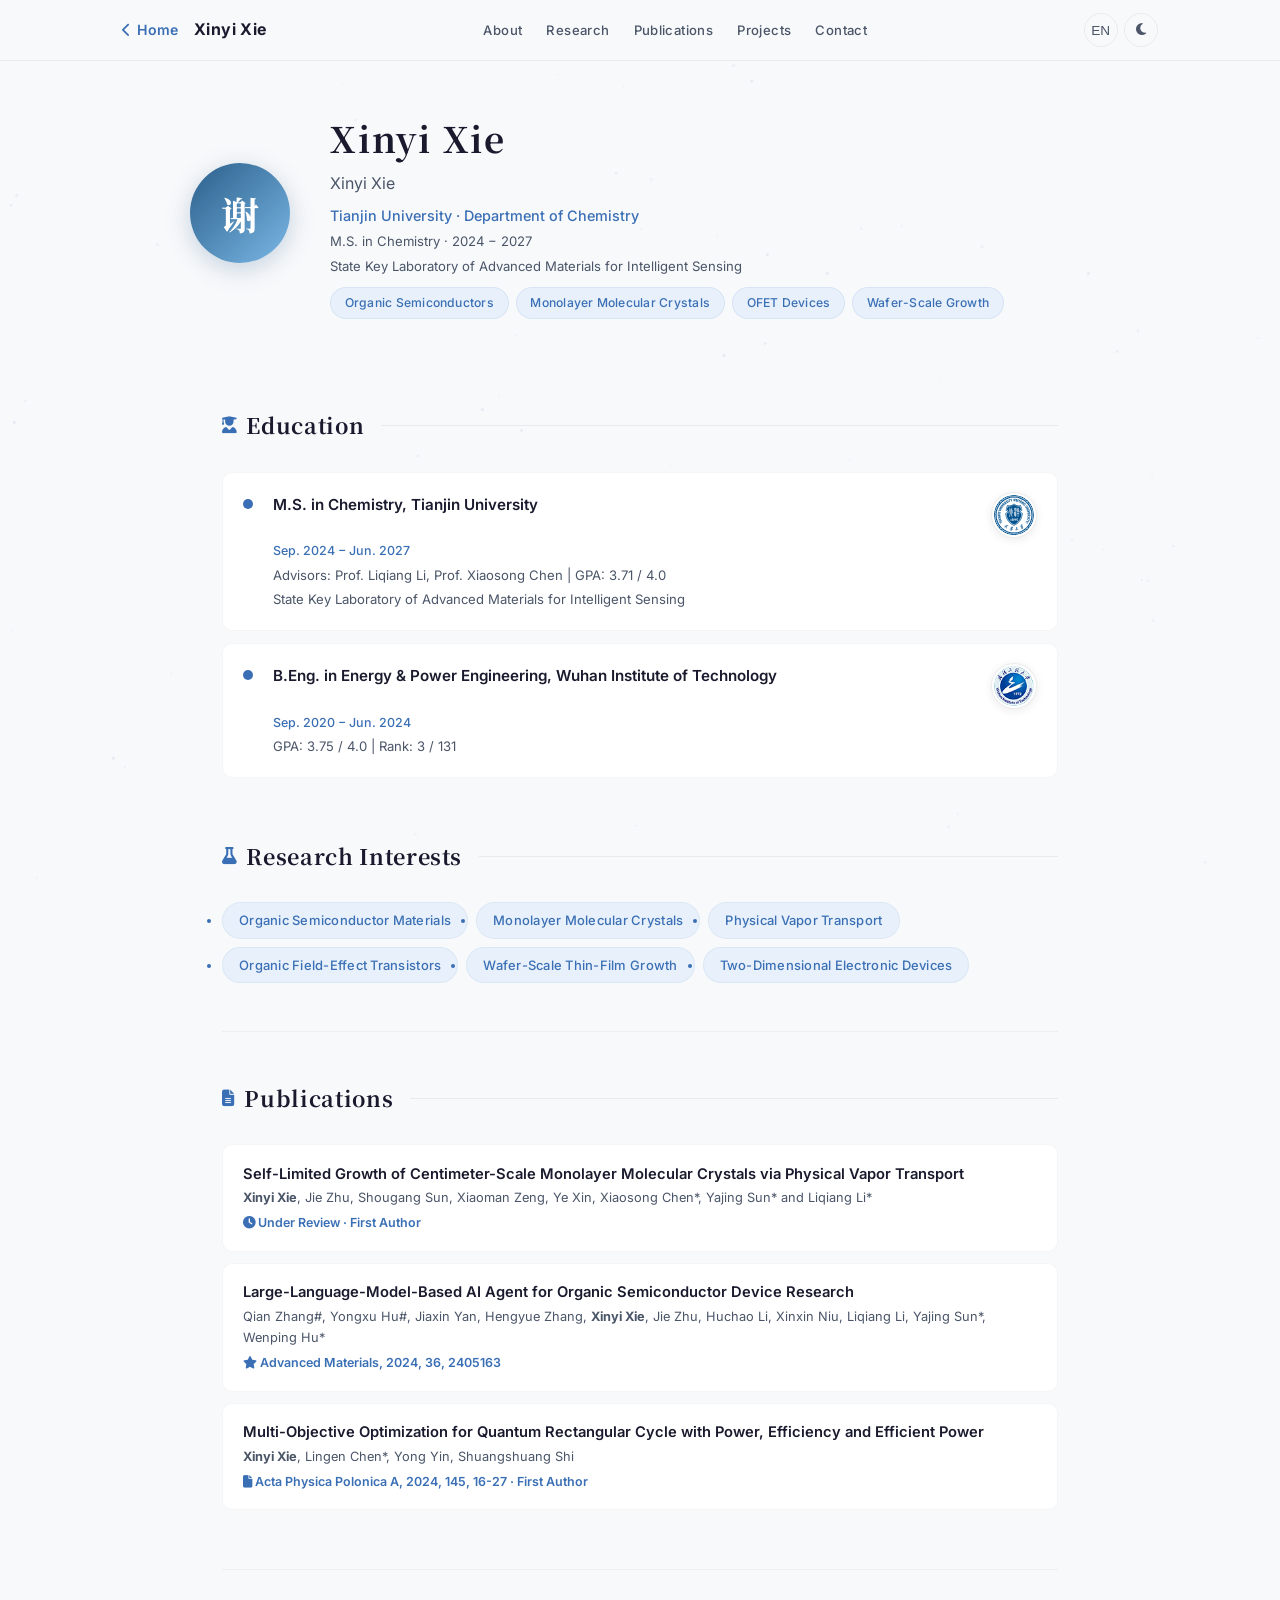
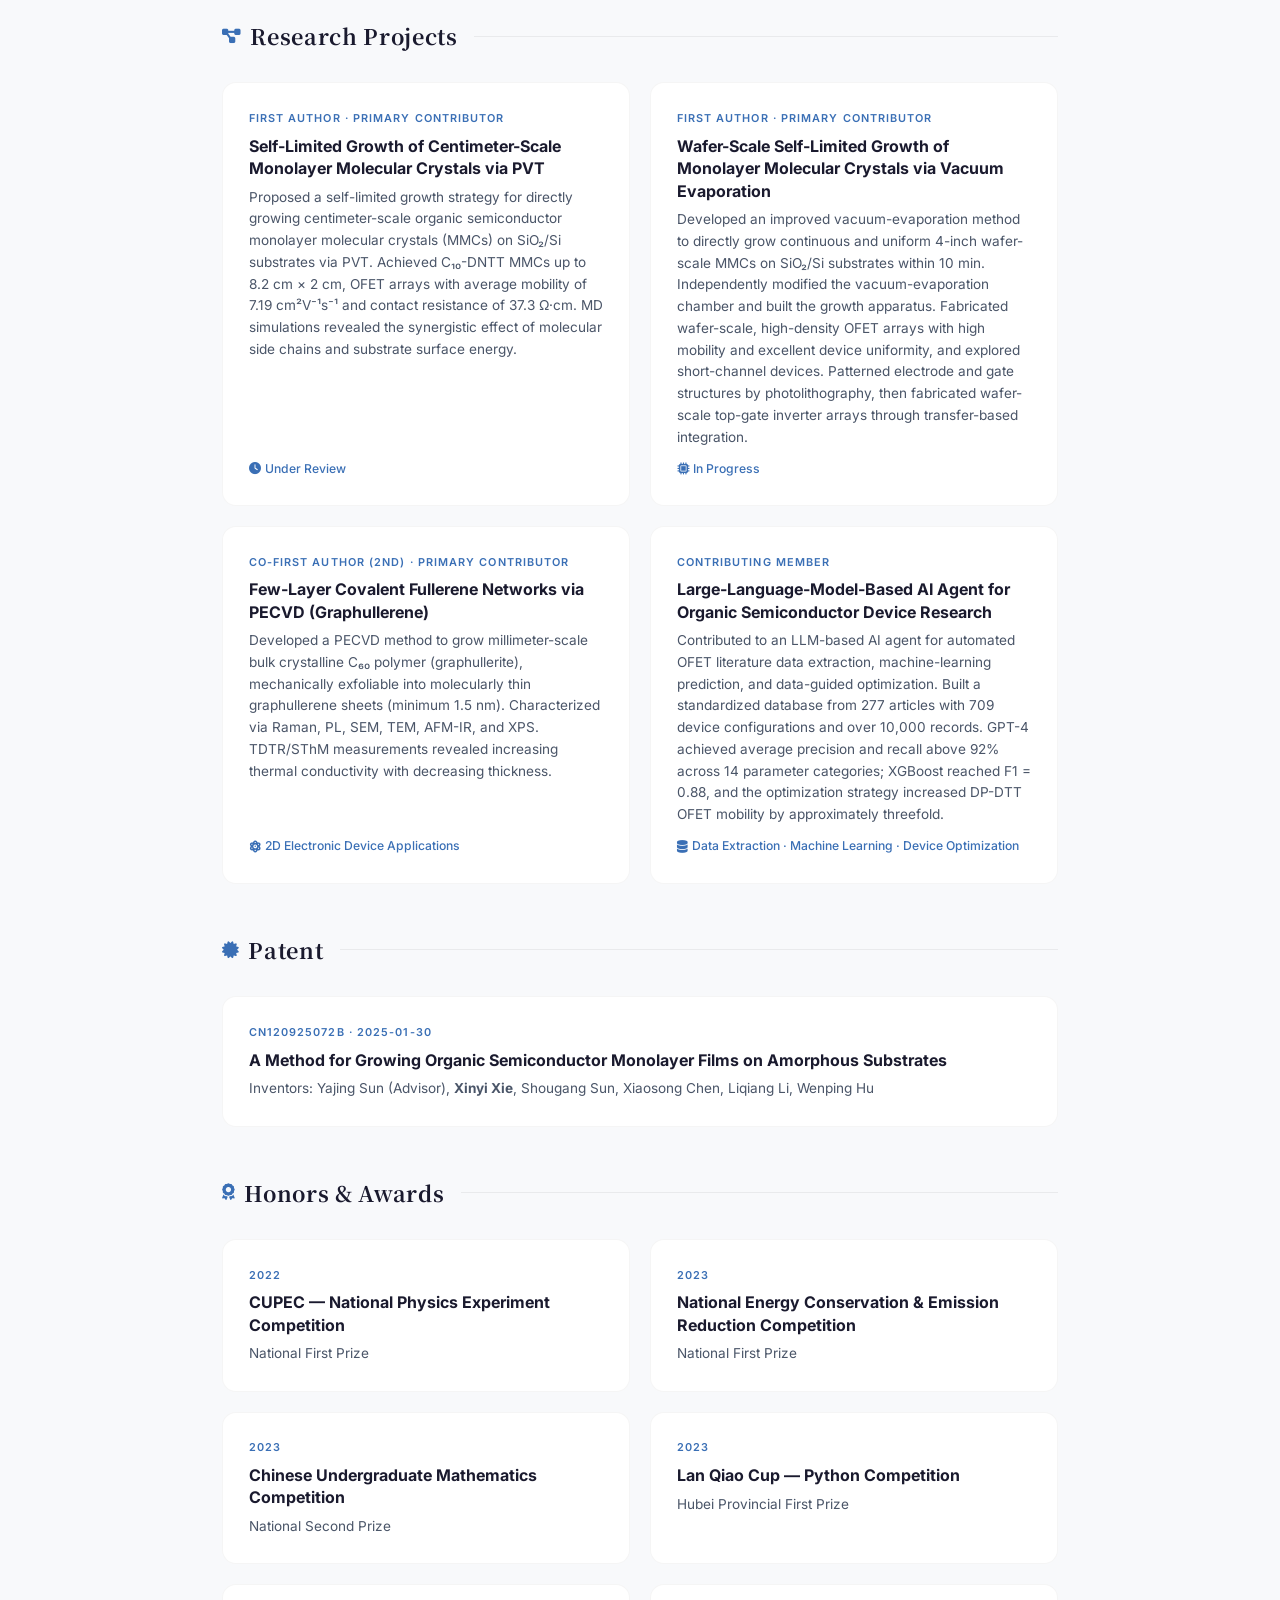
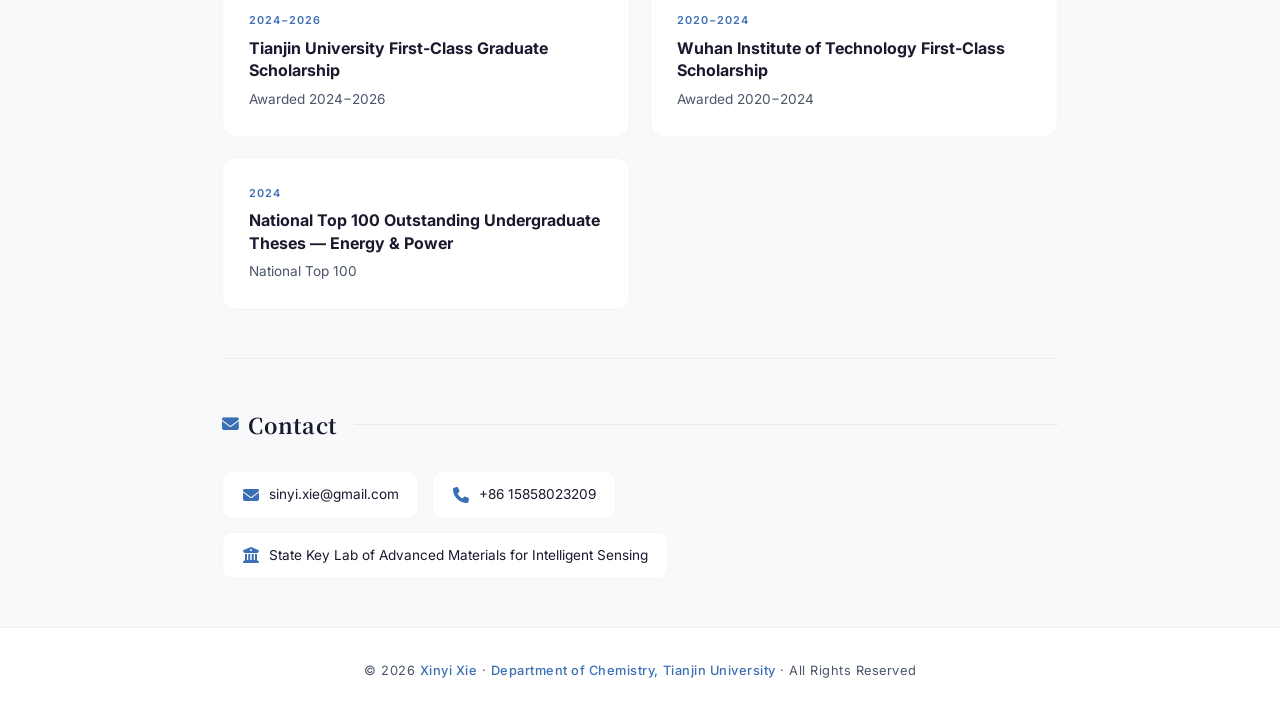
==== commit 6f962c41: "feat: sync theme with local time" ====
--- a/profile.html
+++ b/profile.html
@@ -3,6 +3,7 @@
 <head>
 <meta charset="UTF-8">
 <meta name="viewport" content="width=device-width, initial-scale=1.0">
+<script>(()=>{const hour=new Date().getHours();document.documentElement.dataset.theme=hour>=7&&hour<19?'light':'dark';})();</script>
 <title data-i18n="title">谢欣怡 — 学术主页</title>
 <link rel="preconnect" href="https://fonts.googleapis.com">
 <link rel="preconnect" href="https://fonts.gstatic.com" crossorigin>
@@ -622,7 +623,13 @@
 };
 
 let currentLang = localStorage.getItem('lang') || 'en';
-let currentTheme = localStorage.getItem('theme') || 'dark';
+let currentTheme = getTimeTheme();
+let themeTimer;
+
+function getTimeTheme(date = new Date()) {
+  const hour = date.getHours();
+  return hour >= 7 && hour < 19 ? 'light' : 'dark';
+}
 
 function applyLang(lang) {
   currentLang = lang;
@@ -639,7 +646,6 @@
 
 function applyTheme(theme) {
   currentTheme = theme;
-  localStorage.setItem('theme', theme);
   document.documentElement.setAttribute('data-theme', theme);
   const icon = document.getElementById('themeIcon');
   if (icon) {
@@ -647,11 +653,28 @@
   }
 }
 
+function scheduleTimeTheme() {
+  clearTimeout(themeTimer);
+  applyTheme(getTimeTheme());
+  const now = new Date();
+  const nextChange = new Date(now);
+  if (now.getHours() < 7) nextChange.setHours(7, 0, 0, 0);
+  else if (now.getHours() < 19) nextChange.setHours(19, 0, 0, 0);
+  else {
+    nextChange.setDate(nextChange.getDate() + 1);
+    nextChange.setHours(7, 0, 0, 0);
+  }
+  themeTimer = window.setTimeout(scheduleTimeTheme, nextChange - now + 1000);
+}
+
 document.getElementById('langToggle').addEventListener('click', () => applyLang(currentLang === 'zh' ? 'en' : 'zh'));
 document.getElementById('themeToggle').addEventListener('click', () => applyTheme(currentTheme === 'dark' ? 'light' : 'dark'));
 
 applyLang(currentLang);
-applyTheme(currentTheme);
+scheduleTimeTheme();
+document.addEventListener('visibilitychange', () => {
+  if (!document.hidden) scheduleTimeTheme();
+});
 
 // ===== NAV =====
 function toggleNav() { document.getElementById('navLinks').classList.toggle('open'); }
